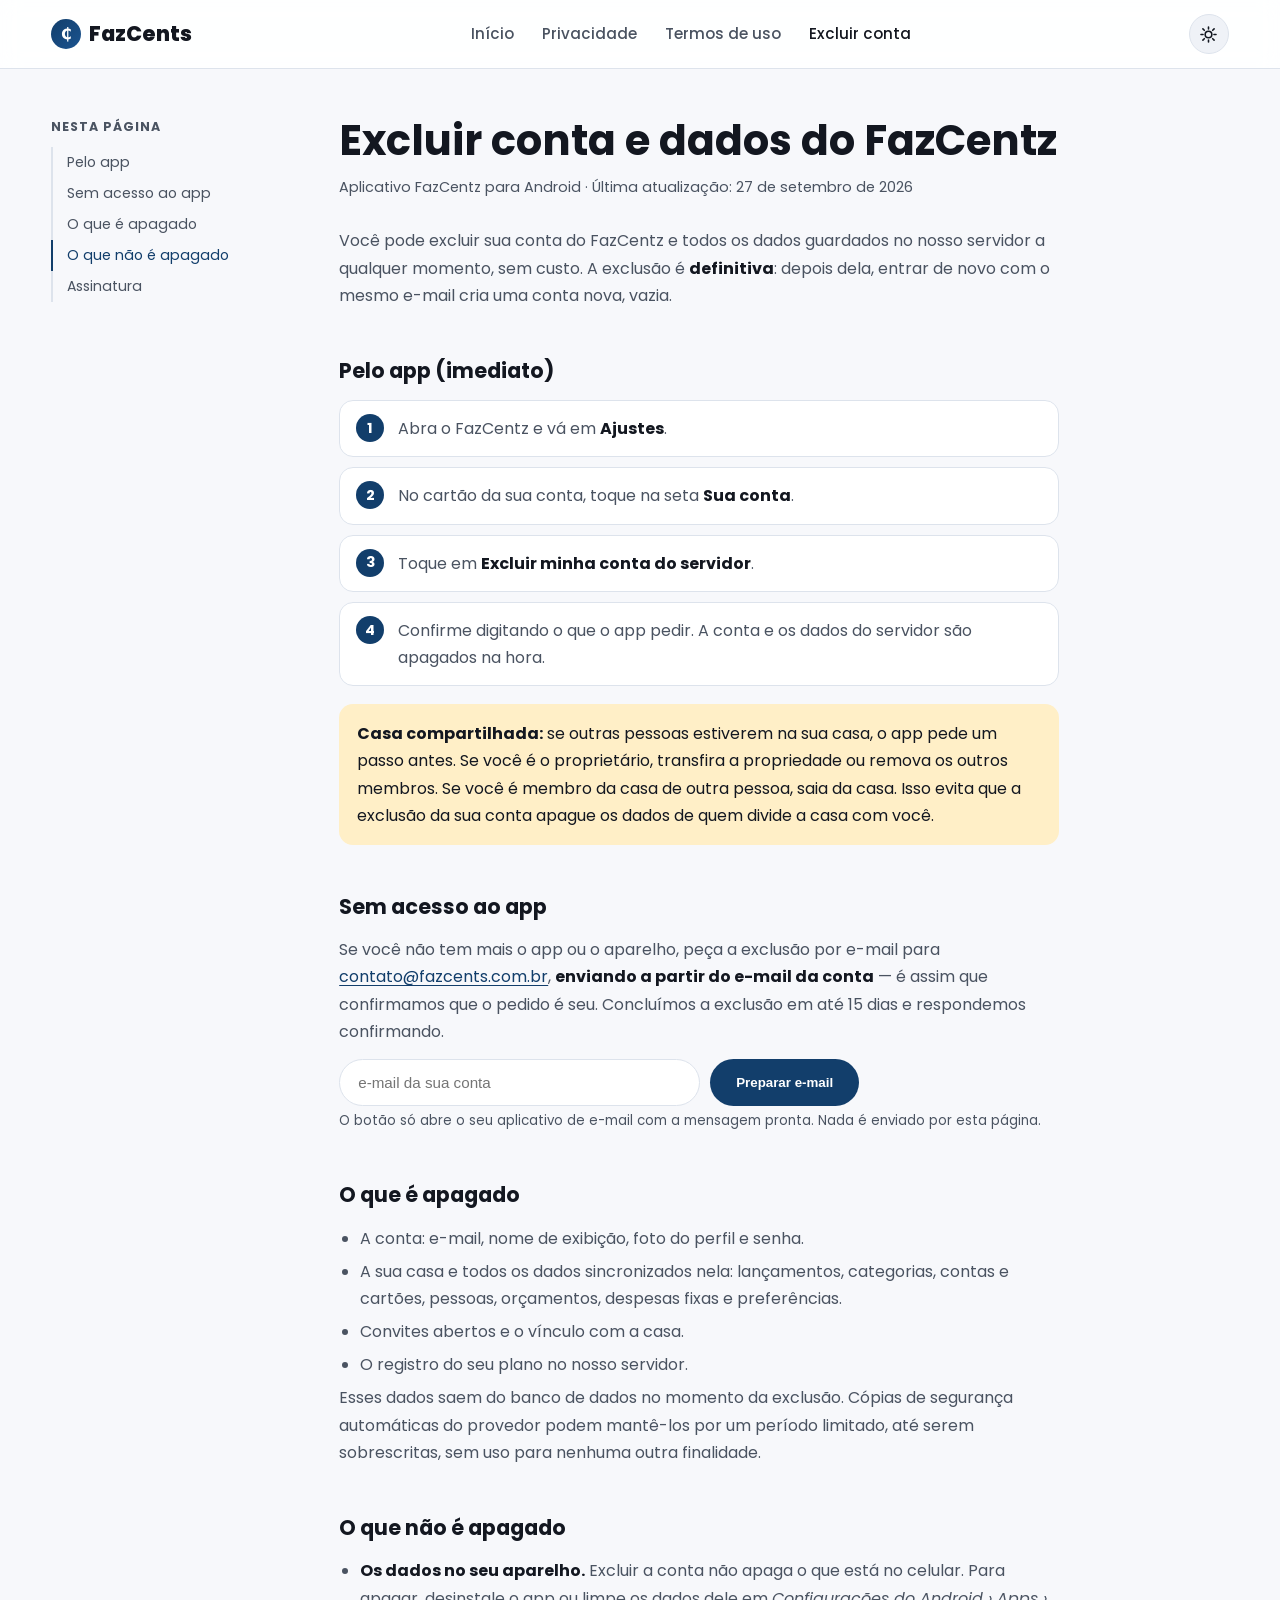
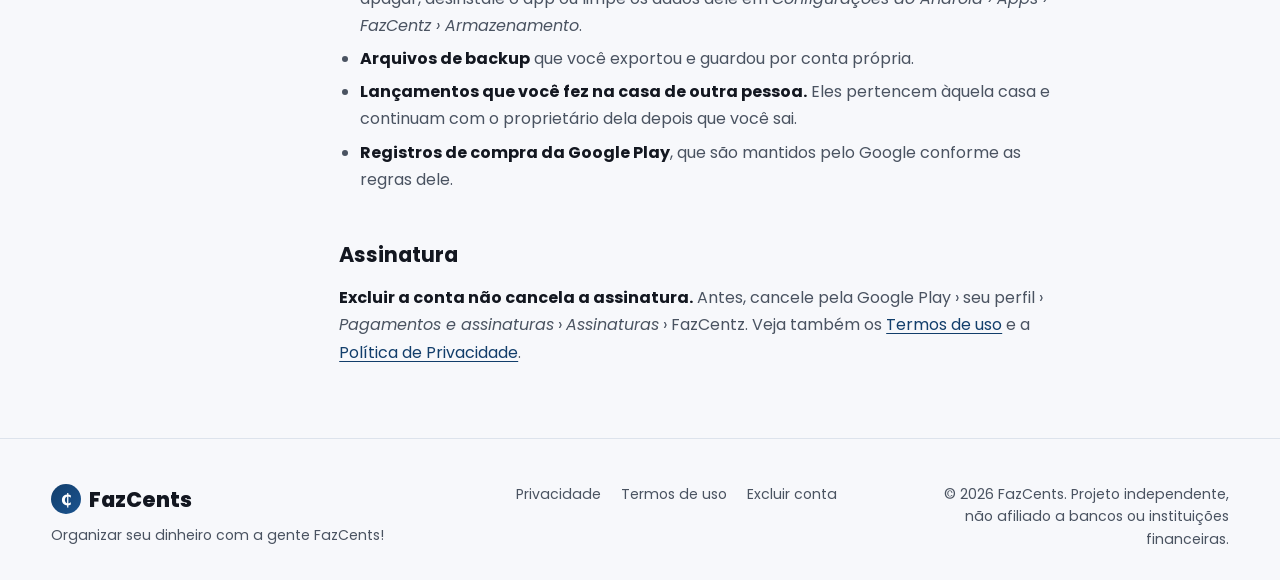
==== excluir-conta.html @ a39e36fa "feat: política de privacidade, termos de uso e exclusão de conta do app FazCentz Páginas exigidas pe" ====
<!DOCTYPE html>
<html lang="pt-BR">
<head>
<meta charset="UTF-8">
<meta name="viewport" content="width=device-width, initial-scale=1.0">
<title>Excluir conta — FazCentz</title>
<meta name="description" content="Como excluir sua conta do aplicativo FazCentz e os dados guardados no servidor, pelo app ou por e-mail, e o que acontece com cada dado.">
<link rel="icon" href="data:image/svg+xml,%3Csvg xmlns='http://www.w3.org/2000/svg' viewBox='0 0 100 100'%3E%3Ctext y='.9em' font-size='90'%3E%F0%9F%AA%99%3C/text%3E%3C/svg%3E">
<link rel="preconnect" href="https://fonts.googleapis.com">
<link rel="preconnect" href="https://fonts.gstatic.com" crossorigin>
<link href="https://fonts.googleapis.com/css2?family=Poppins:wght@300;400;500;600;700;800&family=Roboto+Mono:wght@500;600&display=swap" rel="stylesheet">
<link rel="stylesheet" href="styles.css">
<link rel="stylesheet" href="legal.css">
</head>
<body>

<a class="pular-conteudo" href="#conteudo">Pular para o conteúdo</a>

<header class="cabecalho" id="topo">
  <div class="container cabecalho-inner">
    <a class="logo" href="./" aria-label="FazCents — página inicial">
      <span class="logo-moeda" aria-hidden="true">₵</span>
      <span>FazCents</span>
    </a>

    <nav class="nav" id="nav-principal">
      <a href="./">Início</a>
      <a href="privacidade.html">Privacidade</a>
      <a href="termos.html">Termos de uso</a>
      <a href="excluir-conta.html" aria-current="page">Excluir conta</a>
    </nav>

    <div class="cabecalho-acoes">
      <button class="botao-tema" id="botao-tema" type="button" aria-label="Alternar modo escuro" aria-pressed="false">
        <svg class="icone-sol" viewBox="0 0 24 24" fill="none" stroke="currentColor" stroke-width="2" stroke-linecap="round"><circle cx="12" cy="12" r="4.2"/><path d="M12 2.5v2.6M12 18.9v2.6M4.9 4.9l1.8 1.8M17.3 17.3l1.8 1.8M2.5 12h2.6M18.9 12h2.6M4.9 19.1l1.8-1.8M17.3 6.7l1.8-1.8"/></svg>
        <svg class="icone-lua" viewBox="0 0 24 24" fill="currentColor"><path d="M20.7 14.9A8.5 8.5 0 1 1 9.1 3.3a7 7 0 0 0 11.6 11.6z"/></svg>
      </button>
      <button class="botao-menu" id="botao-menu" type="button" aria-label="Abrir menu" aria-expanded="false" aria-controls="nav-principal">
        <span></span><span></span><span></span>
      </button>
    </div>
  </div>
</header>

<main id="conteudo" class="documento">
  <div class="container documento-grid">

    <aside class="documento-indice" aria-label="Nesta página">
      <strong>Nesta página</strong>
      <ol>
        <li><a href="#pelo-app">Pelo app</a></li>
        <li><a href="#por-email">Sem acesso ao app</a></li>
        <li><a href="#o-que-e-apagado">O que é apagado</a></li>
        <li><a href="#o-que-fica">O que não é apagado</a></li>
        <li><a href="#assinatura">Assinatura</a></li>
      </ol>
    </aside>

    <article class="documento-corpo">
      <h1>Excluir conta e dados do FazCentz</h1>
      <p class="documento-data">Aplicativo FazCentz para Android · Última atualização: 27 de setembro de 2026</p>

      <p>
        Você pode excluir sua conta do FazCentz e todos os dados guardados no nosso servidor a qualquer
        momento, sem custo. A exclusão é <strong>definitiva</strong>: depois dela, entrar de novo com o
        mesmo e-mail cria uma conta nova, vazia.
      </p>

      <h2 id="pelo-app">Pelo app (imediato)</h2>
      <ol class="passos">
        <li>Abra o FazCentz e vá em <strong>Ajustes</strong>.</li>
        <li>No cartão da sua conta, toque na seta <strong>Sua conta</strong>.</li>
        <li>Toque em <strong>Excluir minha conta do servidor</strong>.</li>
        <li>Confirme digitando o que o app pedir. A conta e os dados do servidor são apagados na hora.</li>
      </ol>
      <div class="documento-aviso">
        <p>
          <strong>Casa compartilhada:</strong> se outras pessoas estiverem na sua casa, o app pede um
          passo antes. Se você é o proprietário, transfira a propriedade ou remova os outros membros. Se
          você é membro da casa de outra pessoa, saia da casa. Isso evita que a exclusão da sua conta
          apague os dados de quem divide a casa com você.
        </p>
      </div>

      <h2 id="por-email">Sem acesso ao app</h2>
      <p>
        Se você não tem mais o app ou o aparelho, peça a exclusão por e-mail para
        <a href="mailto:contato@fazcents.com.br">contato@fazcents.com.br</a>,
        <strong>enviando a partir do e-mail da conta</strong> — é assim que confirmamos que o pedido é seu.
        Concluímos a exclusão em até 15 dias e respondemos confirmando.
      </p>

      <form id="form-exclusao" class="form-aviso" novalidate>
        <label for="email-conta" class="rotulo-oculto">E-mail da conta</label>
        <input type="email" id="email-conta" name="email" placeholder="e-mail da sua conta" required autocomplete="email">
        <button type="submit"><span class="rotulo-botao">Preparar e-mail</span></button>
      </form>
      <p id="mensagem-exclusao" class="mensagem-form" role="status" hidden></p>
      <p><small>
        O botão só abre o seu aplicativo de e-mail com a mensagem pronta. Nada é enviado por esta página.
      </small></p>

      <h2 id="o-que-e-apagado">O que é apagado</h2>
      <ul>
        <li>A conta: e-mail, nome de exibição, foto do perfil e senha.</li>
        <li>A sua casa e todos os dados sincronizados nela: lançamentos, categorias, contas e cartões, pessoas, orçamentos, despesas fixas e preferências.</li>
        <li>Convites abertos e o vínculo com a casa.</li>
        <li>O registro do seu plano no nosso servidor.</li>
      </ul>
      <p>
        Esses dados saem do banco de dados no momento da exclusão. Cópias de segurança automáticas do
        provedor podem mantê-los por um período limitado, até serem sobrescritas, sem uso para nenhuma
        outra finalidade.
      </p>

      <h2 id="o-que-fica">O que não é apagado</h2>
      <ul>
        <li>
          <strong>Os dados no seu aparelho.</strong> Excluir a conta não apaga o que está no celular. Para
          apagar, desinstale o app ou limpe os dados dele em <em>Configurações do Android › Apps ›
          FazCentz › Armazenamento</em>.
        </li>
        <li>
          <strong>Arquivos de backup</strong> que você exportou e guardou por conta própria.
        </li>
        <li>
          <strong>Lançamentos que você fez na casa de outra pessoa.</strong> Eles pertencem àquela casa e
          continuam com o proprietário dela depois que você sai.
        </li>
        <li>
          <strong>Registros de compra da Google Play</strong>, que são mantidos pelo Google conforme as
          regras dele.
        </li>
      </ul>

      <h2 id="assinatura">Assinatura</h2>
      <p>
        <strong>Excluir a conta não cancela a assinatura.</strong> Antes, cancele pela Google Play ›
        seu perfil › <em>Pagamentos e assinaturas</em> › <em>Assinaturas</em> › FazCentz. Veja também os
        <a href="termos.html#assinaturas">Termos de uso</a> e a
        <a href="privacidade.html">Política de Privacidade</a>.
      </p>
    </article>

  </div>
</main>

<footer class="rodape">
  <div class="container rodape-grid">
    <div>
      <a class="logo logo-rodape" href="./">
        <span class="logo-moeda" aria-hidden="true">₵</span>
        <span>FazCents</span>
      </a>
      <p>Organizar seu dinheiro com a gente FazCents!</p>
    </div>
    <nav class="rodape-links" aria-label="Documentos">
      <a href="privacidade.html">Privacidade</a>
      <a href="termos.html">Termos de uso</a>
      <a href="excluir-conta.html">Excluir conta</a>
    </nav>
    <p class="rodape-copy">
      &copy; <span id="ano"></span> FazCents. Projeto independente, não afiliado a bancos ou
      instituições financeiras.
    </p>
  </div>
</footer>

<script src="script.js"></script>
<script src="legal.js"></script>
</body>
</html>
---- styles.css ----
/* =========================================================
   FazCents — tokens de cor calibrados a partir de AppTheme
   (lib/app/theme.dart): mesmo par primário, saída, entrada
   e aviso do app Flutter, claro e escuro.
   ========================================================= */

:root {
  --cor-fundo: #f7f8fb;
  --cor-superficie: #ffffff;
  --cor-superficie-alta: #eff2f7;
  --cor-superficie-alta2: #e4e9f1;
  --cor-texto: #131720;
  --cor-texto-suave: #4a5361;
  --cor-borda: #dde3ec;
  --cor-contorno: #7c8593;

  --cor-primaria: #123e6b;
  --cor-primaria-alta: #1b5490;
  --cor-primaria-container: #d6e4f7;
  --cor-on-primaria: #ffffff;

  --cor-saida: #b3261e;
  --cor-entrada: #1b6b44;
  --cor-aviso: #8a5a00;
  --cor-aviso-container: #ffefc7;

  --cor-cat-1: #0f766e;
  --cor-cat-2: #5b4bc4;
  --cor-cat-3: #c2410c;
  --cor-cat-4: #1d6fb8;
  --cor-cat-5: #b32b6b;

  --sombra: 0 10px 30px -12px rgba(17, 24, 39, 0.16);
  --sombra-suave: 0 4px 14px -6px rgba(17, 24, 39, 0.12);

  --fonte-texto: 'Poppins', system-ui, sans-serif;
  --fonte-numero: 'Roboto Mono', 'Consolas', monospace;

  color-scheme: light;
}

:root[data-tema="escuro"] {
  color-scheme: dark;
  --cor-fundo: #0e1116;
  --cor-superficie: #161a21;
  --cor-superficie-alta: #1f242c;
  --cor-superficie-alta2: #282e37;
  --cor-texto: #e6e8ec;
  --cor-texto-suave: #b3bac6;
  --cor-borda: #2c333d;
  --cor-contorno: #8a93a1;

  --cor-primaria: #9fc6ff;
  --cor-primaria-alta: #b9d6ff;
  --cor-primaria-container: #12395f;
  --cor-on-primaria: #00294b;

  --cor-saida: #ffb4ab;
  --cor-entrada: #7fd8a6;
  --cor-aviso: #f0c35c;
  --cor-aviso-container: #3a2c00;

  --sombra: 0 10px 30px -10px rgba(0, 0, 0, 0.55);
  --sombra-suave: 0 4px 16px -6px rgba(0, 0, 0, 0.45);
}

@media (prefers-color-scheme: dark) {
  :root:not([data-tema="claro"]):not([data-tema="escuro"]) {
    color-scheme: dark;
    --cor-fundo: #0e1116;
    --cor-superficie: #161a21;
    --cor-superficie-alta: #1f242c;
    --cor-superficie-alta2: #282e37;
    --cor-texto: #e6e8ec;
    --cor-texto-suave: #b3bac6;
    --cor-borda: #2c333d;
    --cor-contorno: #8a93a1;

    --cor-primaria: #9fc6ff;
    --cor-primaria-alta: #b9d6ff;
    --cor-primaria-container: #12395f;
    --cor-on-primaria: #00294b;

    --cor-saida: #ffb4ab;
    --cor-entrada: #7fd8a6;
    --cor-aviso: #f0c35c;
    --cor-aviso-container: #3a2c00;

    --sombra: 0 10px 30px -10px rgba(0, 0, 0, 0.55);
    --sombra-suave: 0 4px 16px -6px rgba(0, 0, 0, 0.45);
  }
}

* { margin: 0; padding: 0; box-sizing: border-box; }

html { scroll-behavior: smooth; }

body {
  font-family: var(--fonte-texto);
  color: var(--cor-texto);
  background: var(--cor-fundo);
  line-height: 1.6;
  transition: background-color .35s ease, color .35s ease;
}

.container { width: 92%; max-width: 1180px; margin: 0 auto; }

.pular-conteudo {
  position: absolute; left: -999px; top: 0;
  background: var(--cor-primaria); color: var(--cor-on-primaria);
  padding: 10px 16px; border-radius: 0 0 8px 0; z-index: 999;
}
.pular-conteudo:focus { left: 0; }

img, svg { display: block; max-width: 100%; }

/* ---------- Cabeçalho ---------- */

.cabecalho {
  position: sticky; top: 0; z-index: 100;
  background: color-mix(in srgb, var(--cor-superficie) 88%, transparent);
  backdrop-filter: blur(10px);
  border-bottom: 1px solid var(--cor-borda);
}

.cabecalho-inner {
  display: flex; align-items: center; justify-content: space-between;
  padding: 14px 0;
}

.logo {
  display: inline-flex; align-items: center; gap: 8px;
  font-weight: 800; font-size: 1.3rem; color: var(--cor-texto);
  text-decoration: none;
}

.logo-moeda {
  display: inline-grid; place-items: center;
  width: 30px; height: 30px; border-radius: 50%;
  background: linear-gradient(135deg, var(--cor-primaria), var(--cor-primaria-alta));
  color: var(--cor-on-primaria); font-weight: 700; font-size: 1rem;
}

.nav { display: flex; gap: 28px; }
.nav a {
  color: var(--cor-texto-suave); text-decoration: none; font-weight: 500;
  font-size: .95rem; position: relative; padding: 4px 0;
}
.nav a::after {
  content: ""; position: absolute; left: 0; bottom: -2px;
  width: 0; height: 2px; background: var(--cor-primaria);
  transition: width .25s ease;
}
.nav a:hover { color: var(--cor-texto); }
.nav a:hover::after { width: 100%; }

.cabecalho-acoes { display: flex; align-items: center; gap: 10px; }

.botao-tema {
  width: 40px; height: 40px; border-radius: 50%; border: 1px solid var(--cor-borda);
  background: var(--cor-superficie-alta); color: var(--cor-texto);
  display: grid; place-items: center; cursor: pointer;
  transition: transform .3s ease, background .25s ease;
}
.botao-tema:hover { transform: rotate(-12deg) scale(1.05); }
.botao-tema svg { width: 19px; height: 19px; grid-area: 1/1; }
.icone-lua { display: none; }
:root[data-tema="escuro"] .icone-lua { display: block; }
:root[data-tema="escuro"] .icone-sol { display: none; }

@media (prefers-color-scheme: dark) {
  :root:not([data-tema="claro"]) .icone-lua { display: block; }
  :root:not([data-tema="claro"]) .icone-sol { display: none; }
}

.botao-menu {
  display: none; flex-direction: column; justify-content: center; gap: 5px;
  width: 40px; height: 40px; border-radius: 10px; border: 1px solid var(--cor-borda);
  background: var(--cor-superficie-alta); cursor: pointer;
}
.botao-menu span { width: 18px; height: 2px; background: var(--cor-texto); margin: 0 auto; transition: transform .25s, opacity .25s; }
.botao-menu[aria-expanded="true"] span:nth-child(1) { transform: translateY(7px) rotate(45deg); }
.botao-menu[aria-expanded="true"] span:nth-child(2) { opacity: 0; }
.botao-menu[aria-expanded="true"] span:nth-child(3) { transform: translateY(-7px) rotate(-45deg); }

/* ---------- Botões genéricos ---------- */

.botao {
  display: inline-flex; align-items: center; gap: 8px;
  padding: 13px 24px; border-radius: 999px; font-weight: 600; font-size: .97rem;
  text-decoration: none; border: none; cursor: pointer; transition: transform .2s ease, box-shadow .2s ease, background .2s ease;
}
.botao-primario {
  background: linear-gradient(135deg, var(--cor-primaria), var(--cor-primaria-alta));
  color: var(--cor-on-primaria); box-shadow: var(--sombra-suave);
}
.botao-primario:hover { transform: translateY(-2px); box-shadow: var(--sombra); }
.botao-fantasma {
  background: transparent; color: var(--cor-texto);
  border: 1.5px solid var(--cor-borda);
}
.botao-fantasma:hover { border-color: var(--cor-primaria); color: var(--cor-primaria); }

.rotulo-secao {
  display: inline-block; font-weight: 700; font-size: .8rem; letter-spacing: .08em;
  text-transform: uppercase; color: var(--cor-primaria);
  background: var(--cor-primaria-container); padding: 5px 12px; border-radius: 999px;
  margin-bottom: 14px;
}

.secao-titulo { max-width: 640px; margin-bottom: 46px; }
.secao-titulo h2 { font-size: clamp(1.6rem, 3vw, 2.3rem); font-weight: 700; }
.secao-sub { margin-top: 10px; color: var(--cor-texto-suave); }

/* ---------- Reveal on scroll ---------- */

.reveal {
  opacity: 0; transform: translateY(22px);
  transition: opacity .7s cubic-bezier(.2,.7,.2,1), transform .7s cubic-bezier(.2,.7,.2,1);
}
.reveal.visivel { opacity: 1; transform: none; }

@media (prefers-reduced-motion: reduce) {
  html { scroll-behavior: auto; }
  .reveal, .como-passo, .como-ilustracao, .barra, .linha-categoria, .area-categoria, .linha-media {
    transition: none !important; animation: none !important; opacity: 1 !important; transform: none !important;
  }
}

/* ---------- Hero ---------- */

.hero {
  position: relative; overflow: hidden; padding: 64px 0 110px;
  background: linear-gradient(180deg, var(--cor-primaria-container) 0%, var(--cor-fundo) 78%);
}

.hero-fundo { position: absolute; inset: 0; overflow: hidden; z-index: 0; }

.mancha {
  position: absolute; border-radius: 50%; filter: blur(50px); opacity: .35;
  animation: flutuar 12s ease-in-out infinite;
}
.mancha-1 { width: 340px; height: 340px; background: var(--cor-primaria-alta); top: -120px; left: -80px; }
.mancha-2 { width: 260px; height: 260px; background: var(--cor-entrada); bottom: -100px; left: 30%; animation-delay: -4s; }
.mancha-3 { width: 300px; height: 300px; background: var(--cor-saida); top: 10%; right: -100px; animation-delay: -8s; }

@keyframes flutuar {
  0%, 100% { transform: translate(0,0) scale(1); }
  50% { transform: translate(20px,-25px) scale(1.08); }
}

.moeda-flutuante {
  position: absolute; font-family: var(--fonte-numero); font-weight: 600;
  color: var(--cor-primaria); opacity: .25; font-size: 1.6rem;
  animation: subir 9s linear infinite;
}
.m1 { left: 12%; animation-delay: 0s; }
.m2 { left: 34%; animation-delay: -3s; font-size: 1.2rem; }
.m3 { left: 62%; animation-delay: -6s; font-size: 2rem; }
.m4 { left: 82%; animation-delay: -1.5s; font-size: 1.3rem; }

@keyframes subir {
  0% { transform: translateY(120px) rotate(0deg); opacity: 0; }
  15% { opacity: .3; }
  85% { opacity: .3; }
  100% { transform: translateY(-540px) rotate(25deg); opacity: 0; }
}

.hero-grid {
  position: relative; z-index: 1;
  display: grid; grid-template-columns: 1.1fr .9fr; gap: 48px; align-items: center;
}

.selo {
  display: inline-block; background: var(--cor-superficie); border: 1px solid var(--cor-borda);
  padding: 7px 16px; border-radius: 999px; font-weight: 600; font-size: .85rem; margin-bottom: 20px;
  box-shadow: var(--sombra-suave);
}

.hero-texto h1 {
  font-size: clamp(2rem, 4.4vw, 3.1rem); font-weight: 800; line-height: 1.15; margin-bottom: 18px;
}
.destaque {
  background: linear-gradient(135deg, var(--cor-primaria), var(--cor-primaria-alta));
  -webkit-background-clip: text; background-clip: text; color: transparent;
}
.hero-sub { font-size: 1.08rem; color: var(--cor-texto-suave); max-width: 46ch; margin-bottom: 30px; }
.hero-botoes { display: flex; gap: 14px; flex-wrap: wrap; margin-bottom: 16px; }
.hero-nota { font-size: .82rem; color: var(--cor-texto-suave); opacity: .85; }

/* mockup de telefone */

.hero-visual { display: flex; justify-content: center; }

.telefone {
  width: 280px; border-radius: 40px; padding: 14px;
  background: linear-gradient(160deg, #1c2530, #0c1117);
  box-shadow: var(--sombra), 0 0 0 1px rgba(255,255,255,.04) inset;
  animation: boiar 6s ease-in-out infinite;
}
@keyframes boiar { 0%,100% { transform: translateY(0) rotate(-1deg); } 50% { transform: translateY(-12px) rotate(1deg); } }

.telefone-notch {
  width: 90px; height: 18px; background: #0c1117; border-radius: 0 0 14px 14px;
  margin: 0 auto 6px;
}

.telefone-tela {
  background: var(--cor-superficie); border-radius: 26px; padding: 18px 16px 16px;
  min-height: 420px;
}

.tela-cabecalho { display: flex; justify-content: space-between; align-items: flex-start; margin-bottom: 18px; }
.tela-rotulo { display: block; font-size: .72rem; color: var(--cor-texto-suave); margin-bottom: 4px; }
.tela-saldo { font-family: var(--fonte-numero); font-size: 1.35rem; }
.tela-pill {
  background: var(--cor-aviso-container); color: var(--cor-aviso);
  font-size: .72rem; font-weight: 700; padding: 4px 9px; border-radius: 999px;
}

.tela-donut-wrap { display: flex; align-items: center; gap: 14px; margin-bottom: 20px; }

.tela-donut {
  --p1: 38; --p2: 27; --p3: 19; --p4: 16;
  width: 108px; height: 108px; border-radius: 50%; position: relative; flex: none;
  background: conic-gradient(
    var(--cor-cat-1) 0 calc(var(--p1)*1%),
    var(--cor-cat-2) 0 calc((var(--p1) + var(--p2))*1%),
    var(--cor-cat-3) 0 calc((var(--p1) + var(--p2) + var(--p3))*1%),
    var(--cor-cat-4) 0 100%
  );
  animation: girar-donut 1.4s ease-out;
}
@keyframes girar-donut { from { transform: rotate(-90deg) scale(.7); opacity: 0; } to { transform: rotate(0) scale(1); opacity: 1; } }

.tela-donut-centro {
  position: absolute; inset: 16px; border-radius: 50%; background: var(--cor-superficie);
  display: flex; flex-direction: column; align-items: center; justify-content: center;
  text-align: center;
}
.tela-donut-centro span { font-size: .62rem; color: var(--cor-texto-suave); }
.tela-donut-centro strong { font-family: var(--fonte-numero); font-size: .82rem; }

.tela-legenda { list-style: none; font-size: .76rem; color: var(--cor-texto-suave); display: grid; gap: 6px; }
.tela-legenda li { display: flex; align-items: center; gap: 7px; }
.tela-legenda i { width: 9px; height: 9px; border-radius: 3px; display: inline-block; }

.tela-linha { display: grid; gap: 10px; padding-top: 14px; border-top: 1px dashed var(--cor-borda); }
.tela-item { display: grid; grid-template-columns: auto 1fr auto; align-items: center; gap: 10px; }
.ponto { width: 8px; height: 8px; border-radius: 50%; }
.ponto-saida { background: var(--cor-saida); }
.ponto-entrada { background: var(--cor-entrada); }
.tela-item strong { display: block; font-size: .83rem; }
.tela-item small { color: var(--cor-texto-suave); font-size: .72rem; }
.valor-saida { color: var(--cor-saida); font-family: var(--fonte-numero); font-size: .82rem; font-weight: 600; }
.valor-entrada { color: var(--cor-entrada); font-family: var(--fonte-numero); font-size: .82rem; font-weight: 600; }

.hero-onda { position: absolute; bottom: -2px; left: 0; width: 100%; height: 60px; fill: var(--cor-fundo); z-index: 1; }

/* ---------- Sobre ---------- */

.sobre { padding: 80px 0; }
.sobre-grid { display: grid; grid-template-columns: 1.3fr .9fr; gap: 50px; align-items: start; }
.sobre h2 { font-size: clamp(1.5rem, 2.6vw, 2rem); margin-bottom: 18px; }
.sobre p { color: var(--cor-texto-suave); margin-bottom: 14px; max-width: 62ch; }

.sobre-destaques {
  list-style: none; display: grid; gap: 18px;
  background: var(--cor-superficie); border: 1px solid var(--cor-borda);
  border-radius: 20px; padding: 26px; box-shadow: var(--sombra-suave);
}
.sobre-destaques li { display: grid; grid-template-columns: auto 1fr; align-items: center; gap: 14px; }
.sobre-destaques strong {
  font-family: var(--fonte-numero); font-size: 1.5rem; color: var(--cor-primaria);
}
.sobre-destaques span { color: var(--cor-texto-suave); font-size: .88rem; }

/* ---------- Como funciona (scrollytelling) ---------- */

.como-funciona { padding: 40px 0 100px; }

.como-scroller {
  display: grid; grid-template-columns: 1fr 1fr; gap: 60px; margin-top: 10px;
}

.como-visual { position: sticky; top: 96px; height: 440px; align-self: start; }

.como-ilustracao {
  position: absolute; inset: 0; opacity: 0; transform: translateY(14px) scale(.98);
  transition: opacity .5s ease, transform .5s ease; pointer-events: none;
  display: flex; align-items: center; justify-content: center;
}
.como-ilustracao.ativo { opacity: 1; transform: none; }

.mock-card {
  width: 100%; max-width: 340px; background: var(--cor-superficie);
  border: 1px solid var(--cor-borda); border-radius: 22px; padding: 22px;
  box-shadow: var(--sombra);
}
.mock-titulo { display: block; font-weight: 700; font-size: .95rem; margin-bottom: 16px; }

.mock-linha-topo { display: flex; gap: 8px; margin-bottom: 14px; }
.mock-chip {
  padding: 6px 14px; border-radius: 999px; font-size: .78rem; font-weight: 600;
  background: var(--cor-superficie-alta); color: var(--cor-texto-suave);
}
.mock-chip.mock-chip-saida.ativo { background: color-mix(in srgb, var(--cor-saida) 16%, transparent); color: var(--cor-saida); }

.mock-valor-grande { display: block; font-family: var(--fonte-numero); font-size: 2rem; margin-bottom: 16px; }

.mock-teclas { display: grid; grid-template-columns: repeat(3, 1fr); gap: 8px; }
.mock-teclas span {
  display: grid; place-items: center; padding: 12px 0; border-radius: 12px;
  background: var(--cor-superficie-alta); font-family: var(--fonte-numero); font-size: .9rem;
}

.mock-lista-cadastro { list-style: none; display: grid; gap: 12px; }
.mock-lista-cadastro li { display: flex; align-items: center; gap: 10px; font-size: .88rem; }
.mock-lista-cadastro i { width: 10px; height: 10px; border-radius: 3px; flex: none; }
.mock-lista-cadastro small { margin-left: auto; color: var(--cor-texto-suave); font-size: .72rem; }

.mock-orcamento { display: grid; gap: 16px; }
.mock-orcamento-linha { display: grid; grid-template-columns: 1fr auto; gap: 4px 10px; font-size: .82rem; }
.mock-orcamento-linha .mock-barra { grid-column: 1 / -1; height: 8px; border-radius: 999px; background: var(--cor-superficie-alta); overflow: hidden; }
.mock-orcamento-linha .mock-barra i { display: block; height: 100%; border-radius: 999px; transition: width 1s ease; }
.mock-orcamento-linha.estourado span:last-of-type { color: var(--cor-saida); font-weight: 600; }

.mock-mini-grafico { display: flex; align-items: flex-end; gap: 10px; height: 140px; }
.mock-mini-grafico i {
  flex: 1; background: linear-gradient(180deg, var(--cor-primaria-alta), var(--cor-primaria));
  border-radius: 6px 6px 2px 2px; height: var(--h); transform: scaleY(0); transform-origin: bottom;
  transition: transform .8s cubic-bezier(.2,.8,.2,1);
}
.como-ilustracao.ativo .mock-mini-grafico i { transform: scaleY(1); }

.como-passos { display: grid; }
.como-passo {
  min-height: 62vh; display: flex; flex-direction: column; justify-content: center;
  opacity: .38; transition: opacity .35s ease; padding: 30px 0;
}
.como-passo:last-child { min-height: 40vh; }
.como-passo.ativo { opacity: 1; }
.como-passo-numero {
  font-family: var(--fonte-numero); color: var(--cor-primaria); font-weight: 700;
  font-size: .95rem; margin-bottom: 10px; display: block;
}
.como-passo h3 { font-size: 1.5rem; margin-bottom: 10px; }
.como-passo p { color: var(--cor-texto-suave); max-width: 46ch; }
.como-passo-icone-mobile { display: none; font-size: 1.8rem; margin-bottom: 10px; }

@media (max-width: 900px) {
  .como-scroller { grid-template-columns: 1fr; gap: 0; }
  .como-visual { display: none; }
  .como-passo { min-height: 0; opacity: 1; padding: 22px 0; border-bottom: 1px solid var(--cor-borda); }
  .como-passo:last-child { border-bottom: none; }
  .como-passo-icone-mobile { display: block; }
}

/* ---------- Recursos ---------- */

.recursos { padding: 60px 0 90px; }

.grade-recursos {
  display: grid; grid-template-columns: repeat(3, 1fr); gap: 22px;
}

.cartao-recurso {
  background: var(--cor-superficie); border: 1px solid var(--cor-borda); border-radius: 20px;
  padding: 26px; transition: transform .3s ease, box-shadow .3s ease, border-color .3s ease;
}
.cartao-recurso:hover { transform: translateY(-6px); box-shadow: var(--sombra); border-color: var(--cor-primaria-container); }
.icone-recurso {
  width: 46px; height: 46px; border-radius: 14px; display: grid; place-items: center;
  background: var(--cor-primaria-container); font-size: 1.3rem; margin-bottom: 16px;
}
.cartao-recurso h3 { font-size: 1.08rem; margin-bottom: 8px; }
.cartao-recurso p { color: var(--cor-texto-suave); font-size: .9rem; }

@media (max-width: 900px) { .grade-recursos { grid-template-columns: repeat(2, 1fr); } }
@media (max-width: 600px) { .grade-recursos { grid-template-columns: 1fr; } }

/* ---------- Gráficos ---------- */

.graficos { padding: 20px 0 100px; }

.grafico-caixa {
  background: var(--cor-superficie); border: 1px solid var(--cor-borda); border-radius: 24px;
  padding: 10px 10px 22px; box-shadow: var(--sombra-suave);
}

.grafico-abas { display: flex; flex-wrap: wrap; gap: 6px; padding: 10px; }
.grafico-aba {
  border: none; background: transparent; color: var(--cor-texto-suave);
  padding: 10px 16px; border-radius: 999px; font-size: .86rem; font-weight: 600; cursor: pointer;
  transition: background .25s ease, color .25s ease;
}
.grafico-aba:hover { background: var(--cor-superficie-alta); }
.grafico-aba.ativo { background: var(--cor-primaria-container); color: var(--cor-primaria); }

.grafico-painel { display: none; padding: 6px 18px 0; }
.grafico-painel.ativo { display: block; }

.svg-grafico { width: 100%; height: auto; overflow: visible; }
.eixo { stroke: var(--cor-borda); stroke-width: 1.5; }
.rotulos-mes text { fill: var(--cor-texto-suave); font-size: 11px; font-family: var(--fonte-numero); text-anchor: middle; }

.barra { transition: height 1s cubic-bezier(.2,.8,.2,1), y 1s cubic-bezier(.2,.8,.2,1); }
.grafico-painel.ativo .barra.animar { }
.barra-saida { fill: var(--cor-saida); }
.barra-entrada { fill: var(--cor-entrada); }
.barra-realizado { fill: var(--cor-primaria); }
.barra-previsto { fill: none; stroke: var(--cor-primaria); stroke-width: 2; stroke-dasharray: 5 4; opacity: .8; }

.linha-media {
  stroke: var(--cor-aviso); stroke-width: 2; stroke-dasharray: 6 5; fill: none;
  stroke-dasharray: 100; stroke-dashoffset: 100; transition: stroke-dashoffset 1.1s ease .3s;
}
.grafico-painel.ativo .linha-media.animar { stroke-dashoffset: 0; }

.area-categoria {
  fill: color-mix(in srgb, var(--cor-primaria) 18%, transparent); opacity: 0;
  transition: opacity .8s ease .4s;
}
.grafico-painel.ativo .area-categoria.animar { opacity: 1; }

.linha-categoria {
  stroke: var(--cor-primaria); stroke-width: 2.5; fill: none;
  stroke-dasharray: 100; stroke-dashoffset: 100; transition: stroke-dashoffset 1.2s ease;
}
.grafico-painel.ativo .linha-categoria.animar { stroke-dashoffset: 0; }

.pontos-categoria circle { fill: var(--cor-primaria); opacity: 0; transition: opacity .3s ease .9s; }
.grafico-painel.ativo .pontos-categoria.animar circle { opacity: 1; }

.grafico-legenda { display: flex; flex-wrap: wrap; gap: 18px; padding: 16px 18px 0; font-size: .82rem; color: var(--cor-texto-suave); }
.grafico-legenda span { display: inline-flex; align-items: center; gap: 7px; }
.grafico-legenda-nota { font-style: italic; opacity: .85; }
.pt { width: 11px; height: 11px; border-radius: 3px; display: inline-block; }
.pt-saida { background: var(--cor-saida); }
.pt-entrada { background: var(--cor-entrada); }
.pt-media { background: var(--cor-aviso); }
.pt-categoria { background: var(--cor-primaria); }
.pt-realizado { background: var(--cor-primaria); }
.pt-previsto { border: 2px dashed var(--cor-primaria); background: transparent; }

/* ---------- FAQ ---------- */

.faq { padding: 20px 0 100px; }
.lista-faq { display: grid; gap: 12px; max-width: 760px; }
.item-faq {
  background: var(--cor-superficie); border: 1px solid var(--cor-borda); border-radius: 16px;
  padding: 18px 22px;
}
.item-faq summary {
  cursor: pointer; font-weight: 600; list-style: none; display: flex; justify-content: space-between; align-items: center;
}
.item-faq summary::-webkit-details-marker { display: none; }
.item-faq summary::after { content: "+"; font-size: 1.3rem; color: var(--cor-primaria); transition: transform .25s ease; }
.item-faq[open] summary::after { transform: rotate(45deg); }
.item-faq p { color: var(--cor-texto-suave); margin-top: 12px; font-size: .92rem; }

/* ---------- Newsletter ---------- */

.novidades { padding: 20px 0 100px; }

.novidades-caixa {
  background: linear-gradient(135deg, var(--cor-primaria), var(--cor-primaria-alta));
  color: var(--cor-on-primaria); border-radius: 28px; padding: 52px 44px;
  display: grid; grid-template-columns: 1.2fr 1fr; gap: 30px; align-items: center;
  box-shadow: var(--sombra);
}
.novidades-texto h2 { font-size: clamp(1.4rem, 2.6vw, 1.9rem); margin-bottom: 10px; }
.novidades-texto p { opacity: .9; max-width: 40ch; }

.form-aviso { display: flex; gap: 10px; flex-wrap: wrap; }
.form-aviso input {
  flex: 1; min-width: 200px; padding: 14px 18px; border-radius: 999px; border: none;
  font-size: .95rem; outline: 2px solid transparent; transition: outline-color .2s ease;
}
.form-aviso input:focus { outline-color: rgba(255,255,255,.7); }
.form-aviso button {
  padding: 14px 26px; border-radius: 999px; border: none; cursor: pointer;
  background: var(--cor-texto); color: var(--cor-superficie); font-weight: 700;
  transition: transform .2s ease, opacity .2s ease;
}
.form-aviso button:hover { transform: translateY(-2px); }
.form-aviso button:disabled { opacity: .7; cursor: default; transform: none; }
.rotulo-oculto { position: absolute; width: 1px; height: 1px; overflow: hidden; clip: rect(0 0 0 0); }

.mensagem-form {
  margin-top: 16px; padding: 12px 18px; border-radius: 12px;
  background: rgba(255,255,255,.16); font-size: .9rem; grid-column: 1 / -1;
}

/* ---------- Rodapé ---------- */

.rodape { border-top: 1px solid var(--cor-borda); padding: 44px 0 30px; }
.rodape-grid { display: grid; grid-template-columns: 1.2fr auto 1fr; gap: 24px; align-items: start; }
.logo-rodape { margin-bottom: 8px; }
.rodape p { color: var(--cor-texto-suave); font-size: .88rem; }
.rodape-links { display: flex; gap: 20px; flex-wrap: wrap; }
.rodape-links a { color: var(--cor-texto-suave); text-decoration: none; font-size: .88rem; }
.rodape-links a:hover { color: var(--cor-primaria); }
.rodape-copy { text-align: right; max-width: 34ch; margin-left: auto; }

/* ---------- Responsivo ---------- */

@media (max-width: 980px) {
  .hero-grid { grid-template-columns: 1fr; }
  .hero-visual { order: -1; }
  .sobre-grid { grid-template-columns: 1fr; }
  .novidades-caixa { grid-template-columns: 1fr; }
  .rodape-grid { grid-template-columns: 1fr; text-align: left; }
  .rodape-copy { text-align: left; margin-left: 0; }
}

@media (max-width: 760px) {
  .nav { display: none; }
  .botao-menu { display: flex; }
  body.menu-aberto .nav {
    display: flex; flex-direction: column; position: absolute; top: 100%; left: 0; right: 0;
    background: var(--cor-superficie); padding: 18px 6%; gap: 16px; border-bottom: 1px solid var(--cor-borda);
    box-shadow: var(--sombra);
  }
}

@media (max-width: 520px) {
  .telefone { width: 240px; }
  .telefone-tela { min-height: 380px; }
  .form-aviso { flex-direction: column; }
  .form-aviso button { width: 100%; }
}
---- legal.css ----
/* =========================================================
   Páginas de documento (privacidade, termos, exclusão de conta).
   Usa os tokens de styles.css; só acrescenta a tipografia de
   leitura longa e o índice.
   ========================================================= */

.documento {
  padding: 48px 0 72px;
}

.documento-grid {
  display: grid;
  grid-template-columns: 240px minmax(0, 1fr);
  gap: 48px;
  align-items: start;
}

.documento-indice {
  position: sticky;
  top: 96px;
  font-size: .88rem;
}

.documento-indice strong {
  display: block;
  margin-bottom: 10px;
  font-size: .78rem;
  letter-spacing: .08em;
  text-transform: uppercase;
  color: var(--cor-texto-suave);
}

.documento-indice ol {
  list-style: none;
  margin: 0;
  padding: 0;
  border-left: 2px solid var(--cor-borda);
}

.documento-indice a {
  display: block;
  padding: 6px 0 6px 14px;
  margin-left: -2px;
  border-left: 2px solid transparent;
  color: var(--cor-texto-suave);
  text-decoration: none;
  line-height: 1.35;
}

.documento-indice a:hover,
.documento-indice a.ativo {
  color: var(--cor-primaria);
  border-left-color: var(--cor-primaria);
}

.documento-corpo {
  max-width: 72ch;
  line-height: 1.7;
  color: var(--cor-texto);
}

.documento-corpo h1 {
  font-size: clamp(1.9rem, 4vw, 2.6rem);
  line-height: 1.15;
  margin: 0 0 10px;
}

.documento-data {
  margin: 0 0 28px;
  color: var(--cor-texto-suave);
  font-size: .9rem;
}

.documento-corpo h2 {
  font-size: 1.3rem;
  margin: 44px 0 12px;
  scroll-margin-top: 96px;
}

.documento-corpo h3 {
  font-size: 1.02rem;
  margin: 26px 0 8px;
}

.documento-corpo p,
.documento-corpo li {
  color: var(--cor-texto-suave);
}

.documento-corpo strong { color: var(--cor-texto); }

.documento-corpo ul,
.documento-corpo ol {
  padding-left: 1.3em;
}

.documento-corpo li { margin: 6px 0; }

.documento-corpo a {
  color: var(--cor-primaria);
  text-underline-offset: 3px;
}

.documento-resumo {
  margin: 0 0 8px;
  padding: 20px 22px;
  border-radius: 16px;
  background: var(--cor-primaria-container);
  color: var(--cor-texto);
}

.documento-resumo p { color: var(--cor-texto); margin: 0 0 8px; }
.documento-resumo ul { margin: 0; }
.documento-resumo li { color: var(--cor-texto); }

.documento-aviso {
  margin: 18px 0;
  padding: 16px 18px;
  border-radius: 14px;
  background: var(--cor-aviso-container);
  color: var(--cor-texto);
}

.documento-aviso p { color: var(--cor-texto); margin: 0; }

.tabela-rolagem {
  overflow-x: auto;
  margin: 14px 0;
  border: 1px solid var(--cor-borda);
  border-radius: 14px;
}

.documento-corpo table {
  width: 100%;
  border-collapse: collapse;
  font-size: .92rem;
  min-width: 560px;
}

.documento-corpo th,
.documento-corpo td {
  text-align: left;
  vertical-align: top;
  padding: 12px 14px;
  border-bottom: 1px solid var(--cor-borda);
  color: var(--cor-texto-suave);
}

.documento-corpo th {
  background: var(--cor-superficie-alta);
  color: var(--cor-texto);
  font-weight: 600;
}

.documento-corpo tr:last-child td { border-bottom: 0; }

.passos {
  counter-reset: passo;
  list-style: none;
  padding: 0 !important;
}

.passos li {
  counter-increment: passo;
  position: relative;
  padding: 14px 16px 14px 58px;
  margin: 10px 0;
  border: 1px solid var(--cor-borda);
  border-radius: 14px;
  background: var(--cor-superficie);
}

.passos li::before {
  content: counter(passo);
  position: absolute;
  left: 16px;
  top: 13px;
  width: 28px;
  height: 28px;
  border-radius: 50%;
  display: grid;
  place-items: center;
  font-weight: 700;
  font-size: .9rem;
  background: var(--cor-primaria);
  color: var(--cor-on-primaria);
}

/* O formulário da página inicial vive sobre fundo colorido; aqui, sobre o
   fundo normal, ele precisa de borda e de cores de superfície. */
.documento-corpo .form-aviso { margin-top: 14px; max-width: 520px; }
.documento-corpo .form-aviso input {
  background: var(--cor-superficie);
  color: var(--cor-texto);
  border: 1px solid var(--cor-borda);
}
.documento-corpo .form-aviso input:focus { outline-color: var(--cor-primaria); }
.documento-corpo .form-aviso button {
  background: var(--cor-primaria);
  color: var(--cor-on-primaria);
}
.documento-corpo .mensagem-form {
  max-width: 520px;
  background: var(--cor-superficie-alta);
  color: var(--cor-texto);
}

.nav a[aria-current="page"] { color: var(--cor-texto); }

@media (max-width: 900px) {
  .documento-grid { grid-template-columns: 1fr; gap: 20px; }
  .documento-indice {
    position: static;
    padding: 16px 18px;
    border: 1px solid var(--cor-borda);
    border-radius: 14px;
    background: var(--cor-superficie);
  }
}

@media print {
  .cabecalho, .rodape, .documento-indice, .pular-conteudo { display: none !important; }
  .documento { padding: 0; }
  .documento-grid { display: block; }
  .documento-corpo { max-width: none; }
}
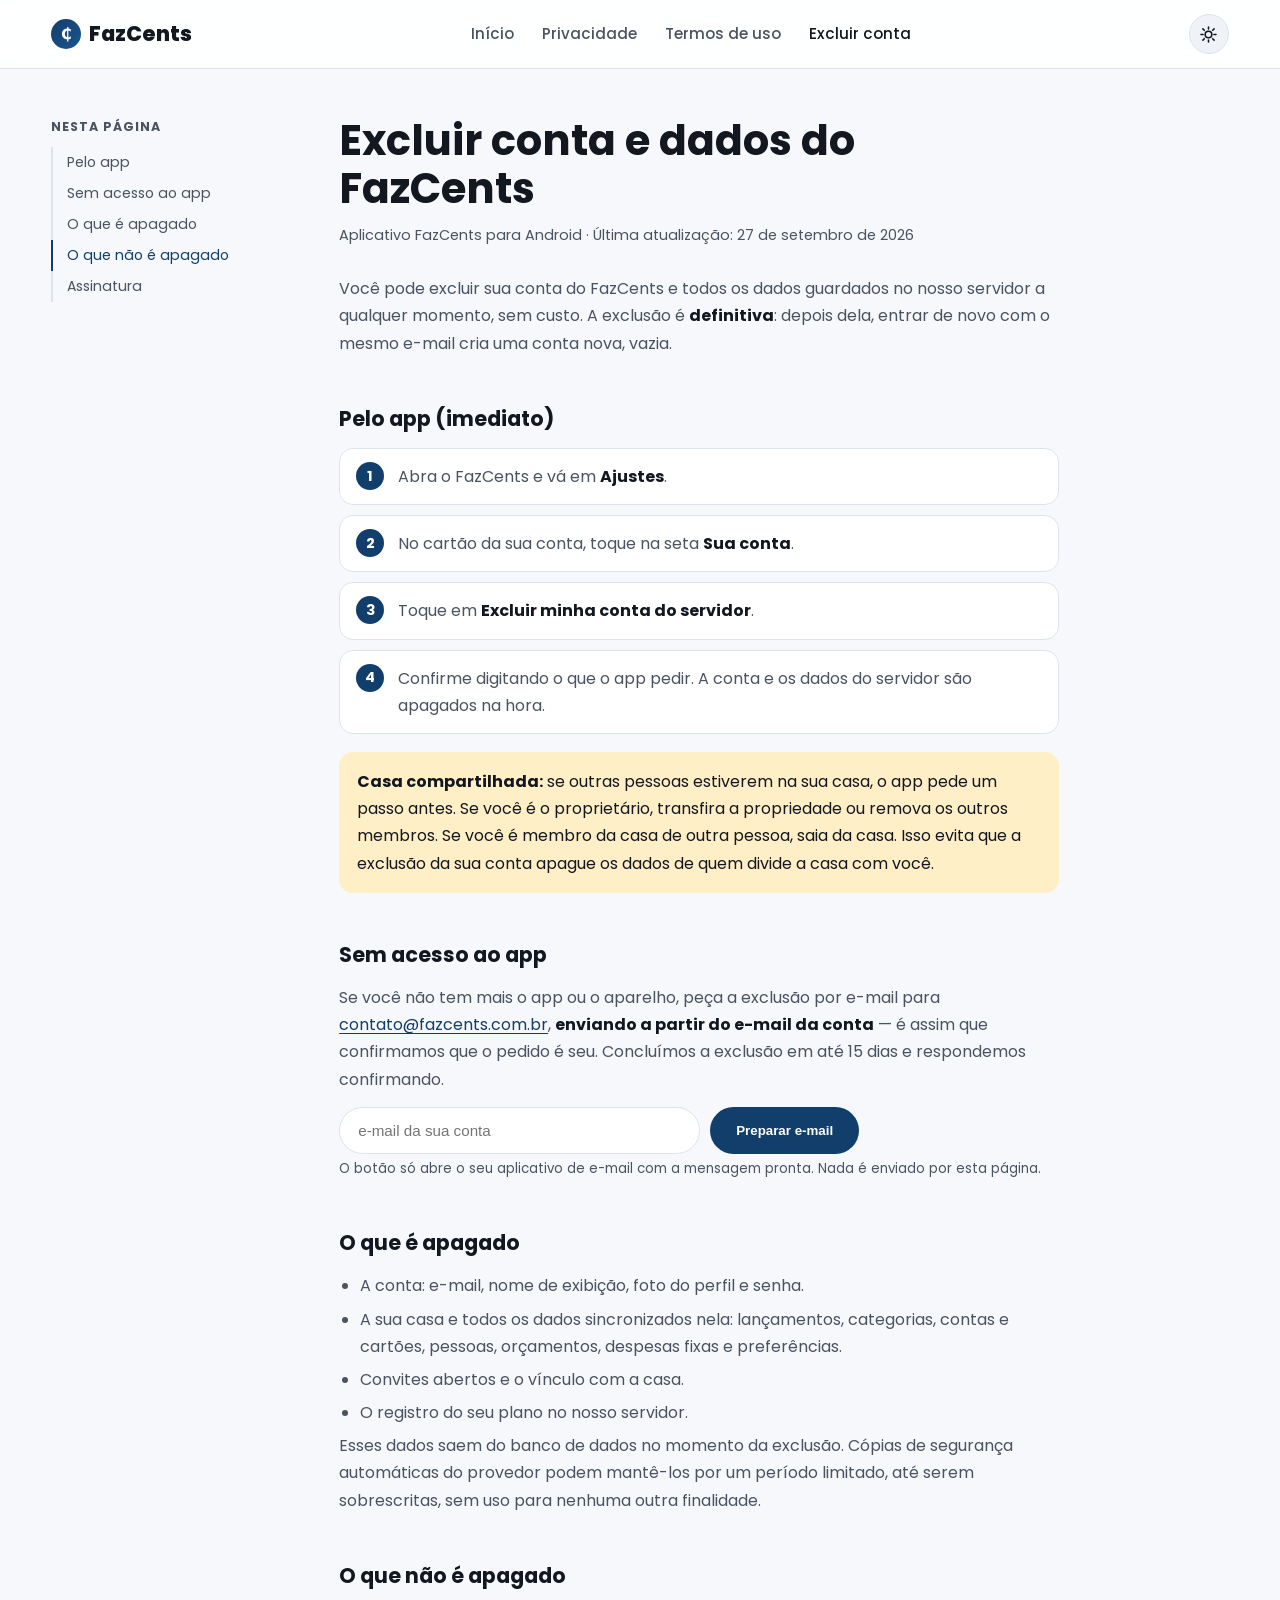
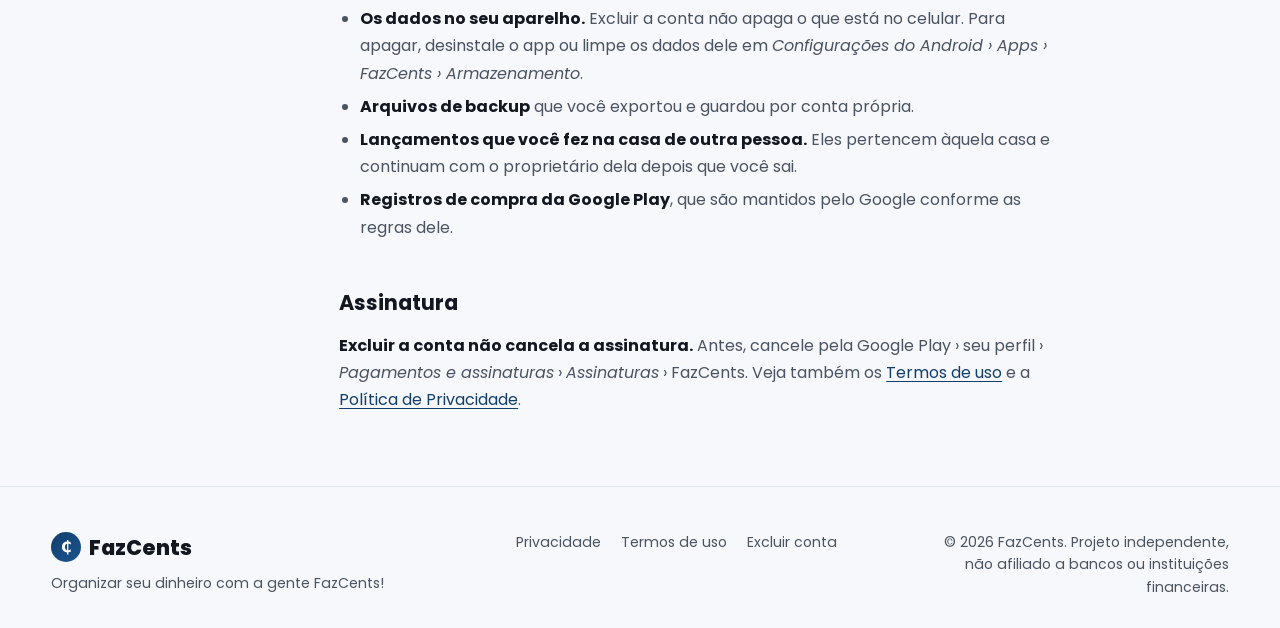
==== commit e5c9b157: "docs: o nome do app passa a FazCents Co-Authored-By: Claude Opus 5.5 <noreply@anthropic.com>" ====
--- a/excluir-conta.html
+++ b/excluir-conta.html
@@ -3,8 +3,8 @@
 <head>
 <meta charset="UTF-8">
 <meta name="viewport" content="width=device-width, initial-scale=1.0">
-<title>Excluir conta — FazCentz</title>
-<meta name="description" content="Como excluir sua conta do aplicativo FazCentz e os dados guardados no servidor, pelo app ou por e-mail, e o que acontece com cada dado.">
+<title>Excluir conta — FazCents</title>
+<meta name="description" content="Como excluir sua conta do aplicativo FazCents e os dados guardados no servidor, pelo app ou por e-mail, e o que acontece com cada dado.">
 <link rel="icon" href="data:image/svg+xml,%3Csvg xmlns='http://www.w3.org/2000/svg' viewBox='0 0 100 100'%3E%3Ctext y='.9em' font-size='90'%3E%F0%9F%AA%99%3C/text%3E%3C/svg%3E">
 <link rel="preconnect" href="https://fonts.googleapis.com">
 <link rel="preconnect" href="https://fonts.gstatic.com" crossorigin>
@@ -57,18 +57,18 @@
     </aside>
 
     <article class="documento-corpo">
-      <h1>Excluir conta e dados do FazCentz</h1>
-      <p class="documento-data">Aplicativo FazCentz para Android · Última atualização: 27 de setembro de 2026</p>
+      <h1>Excluir conta e dados do FazCents</h1>
+      <p class="documento-data">Aplicativo FazCents para Android · Última atualização: 27 de setembro de 2026</p>
 
       <p>
-        Você pode excluir sua conta do FazCentz e todos os dados guardados no nosso servidor a qualquer
+        Você pode excluir sua conta do FazCents e todos os dados guardados no nosso servidor a qualquer
         momento, sem custo. A exclusão é <strong>definitiva</strong>: depois dela, entrar de novo com o
         mesmo e-mail cria uma conta nova, vazia.
       </p>
 
       <h2 id="pelo-app">Pelo app (imediato)</h2>
       <ol class="passos">
-        <li>Abra o FazCentz e vá em <strong>Ajustes</strong>.</li>
+        <li>Abra o FazCents e vá em <strong>Ajustes</strong>.</li>
         <li>No cartão da sua conta, toque na seta <strong>Sua conta</strong>.</li>
         <li>Toque em <strong>Excluir minha conta do servidor</strong>.</li>
         <li>Confirme digitando o que o app pedir. A conta e os dados do servidor são apagados na hora.</li>
@@ -118,7 +118,7 @@
         <li>
           <strong>Os dados no seu aparelho.</strong> Excluir a conta não apaga o que está no celular. Para
           apagar, desinstale o app ou limpe os dados dele em <em>Configurações do Android › Apps ›
-          FazCentz › Armazenamento</em>.
+          FazCents › Armazenamento</em>.
         </li>
         <li>
           <strong>Arquivos de backup</strong> que você exportou e guardou por conta própria.
@@ -136,7 +136,7 @@
       <h2 id="assinatura">Assinatura</h2>
       <p>
         <strong>Excluir a conta não cancela a assinatura.</strong> Antes, cancele pela Google Play ›
-        seu perfil › <em>Pagamentos e assinaturas</em> › <em>Assinaturas</em> › FazCentz. Veja também os
+        seu perfil › <em>Pagamentos e assinaturas</em> › <em>Assinaturas</em> › FazCents. Veja também os
         <a href="termos.html#assinaturas">Termos de uso</a> e a
         <a href="privacidade.html">Política de Privacidade</a>.
       </p>
